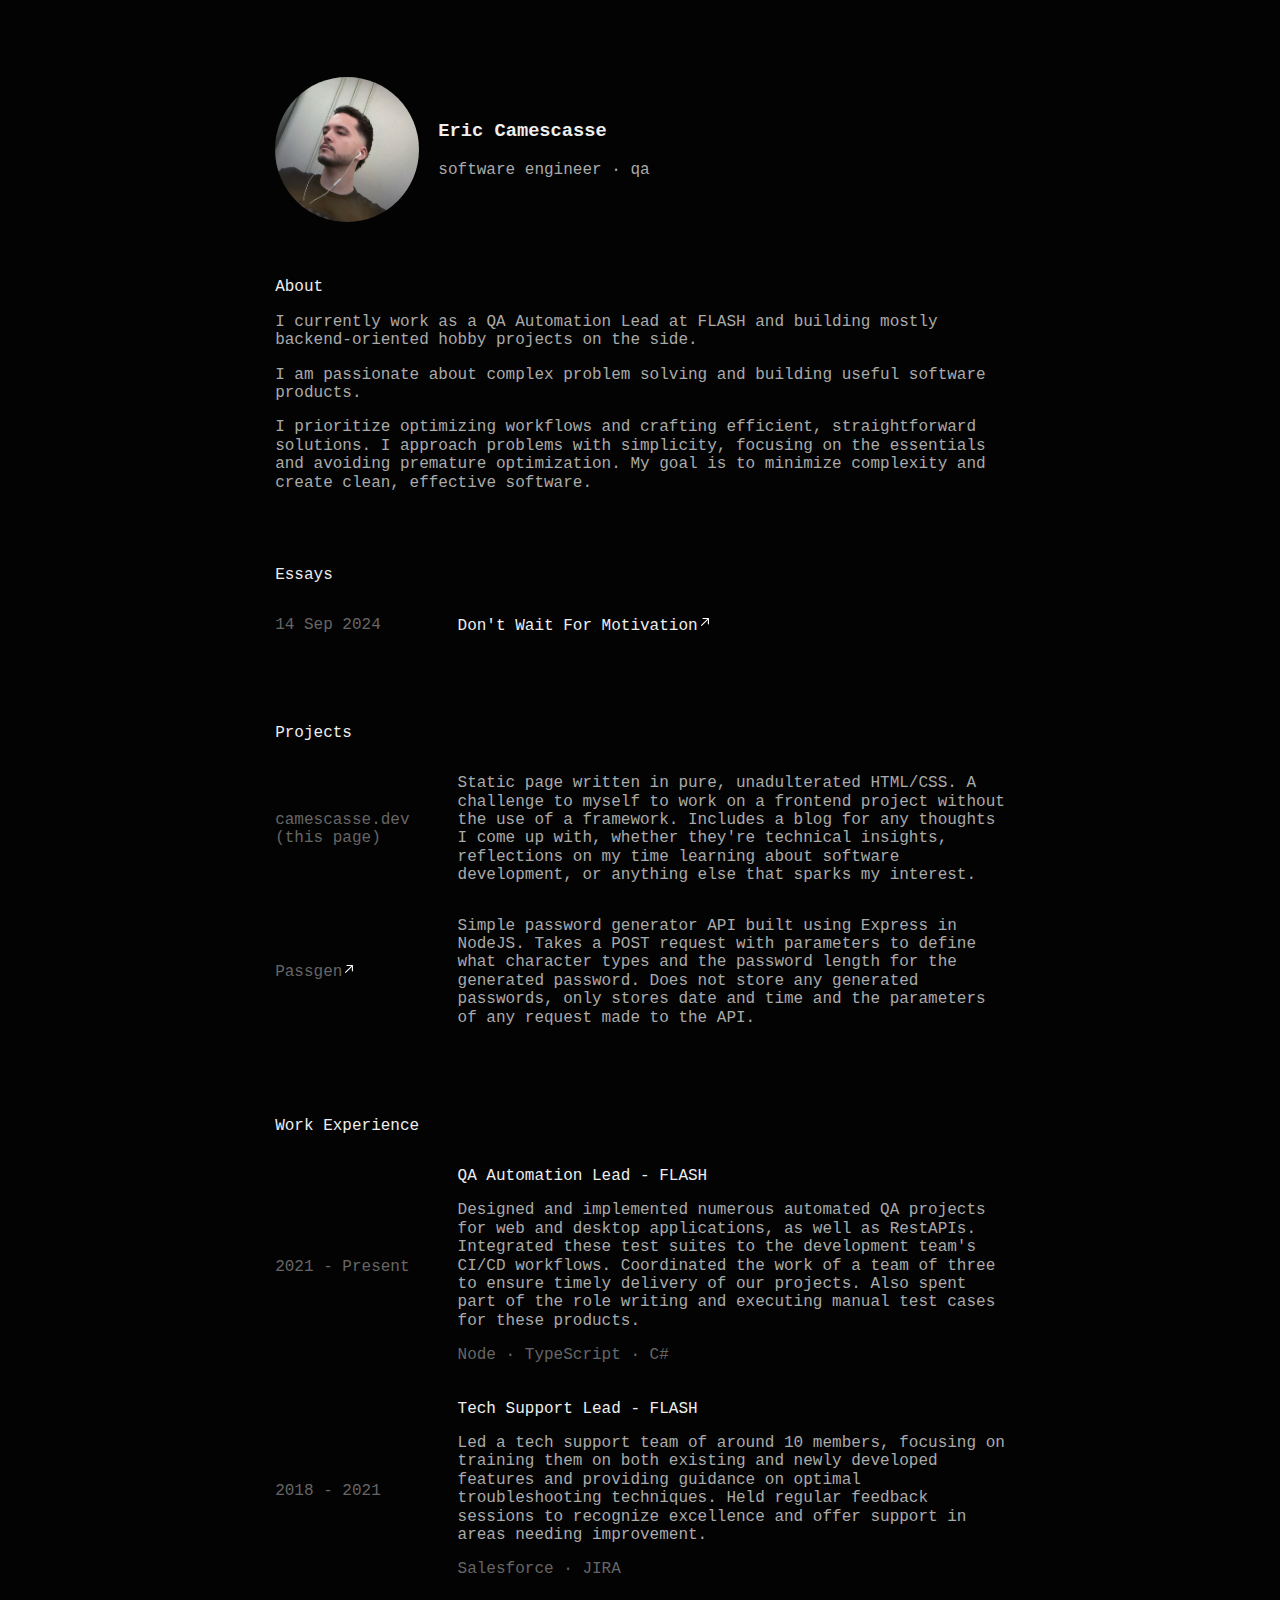
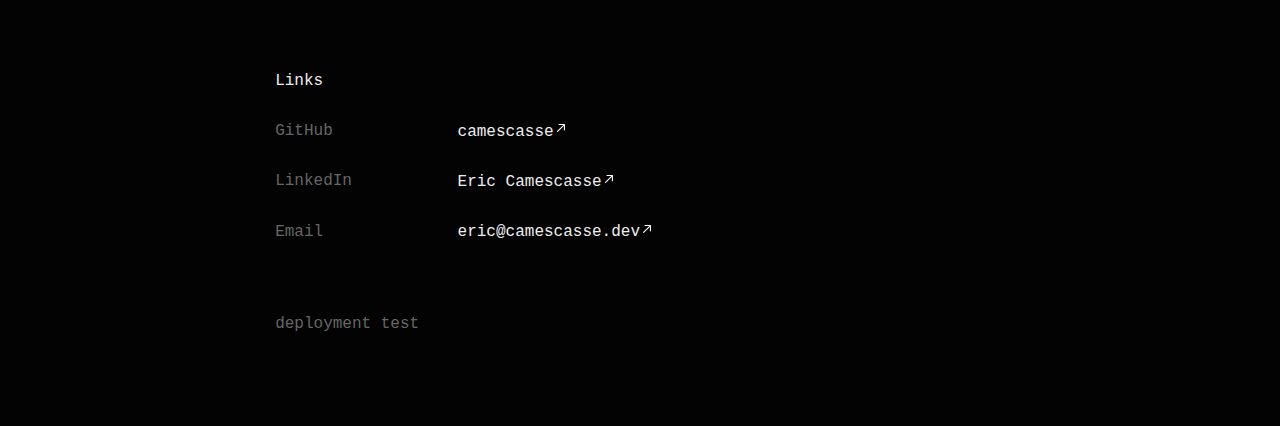
==== index.html @ b3d327c5 "test deployment cache" ====
<!doctype html>
<html lang="en">
  <head>
    <meta charset="UTF-8" />
    <meta
      name="viewport"
      content="width=device-width, initial-scale=1.0, user-scalable=yes"
    />
    <meta name="author" content="Eric Camescasse" />
    <title>Eric Camescasse - SWE</title>
    <link rel="stylesheet" href="css/normalize.css" />
    <link rel="stylesheet" href="css/styles.css" />
  </head>
  <body>
    <div class="header">
      <div class="avatar">
        <img src="images/pfp.jpeg" alt="profile picture" />
      </div>
      <div class="header-container">
        <h3 class="name">Eric Camescasse</h3>
        <p class="description">software engineer · qa</p>
      </div>
    </div>

    <div class="about">
      <p class="about-title">About</p>
      <div class="about-content">
        <p>
          I currently work as a QA Automation Lead at FLASH and building mostly
          backend-oriented hobby projects on the side.
        </p>
        <p>
          I am passionate about complex problem solving and building useful
          software products.
        </p>
        <p>
          I prioritize optimizing workflows and crafting efficient,
          straightforward solutions. I approach problems with simplicity,
          focusing on the essentials and avoiding premature optimization. My
          goal is to minimize complexity and create clean, effective software.
        </p>
      </div>
    </div>

    <div class="essays">
      <div class="essays-title">
        <p>Essays</p>
      </div>

      <!--Archive commented out until it's necessary.-->
      <!--<div class="blog-archive">-->
      <!--  <a class="blog-archive" href="blog-archive.html">View archived</a>-->
      <!--</div>-->

      <div class="blog-date">
        <p>14 Sep 2024</p>
      </div>
      <div class="blog-entry">
        <a href="blogs/dont-wait-for-motivation.html"
          >Don't Wait For Motivation</a
        >
      </div>
      <!--<div class="blog-date">-->
      <!--  <p>30 Dec 2024</p>-->
      <!--</div>-->
      <!--<div class="blog-entry">-->
      <!--  <a href="blogs/burn-the-boats.html">Burn The Boats</a>-->
      <!--</div>-->
    </div>

    <div class="projects">
      <div class="projects-title">
        <p>Projects</p>
      </div>
      <div class="project-entry">
        <p>camescasse.dev (this page)</p>
      </div>
      <div class="project-description">
        <p>
          Static page written in pure, unadulterated HTML/CSS. A challenge to
          myself to work on a frontend project without the use of a framework.
          Includes a blog for any thoughts I come up with, whether they're
          technical insights, reflections on my time learning about software
          development, or anything else that sparks my interest.
        </p>
      </div>
      <div class="project-entry">
        <p>
          <a href="https://github.com/camescasse/passgen">Passgen</a>
        </p>
      </div>
      <div class="project-description">
        <p>
          Simple password generator API built using Express in NodeJS. Takes a
          POST request with parameters to define what character types and the
          password length for the generated password. Does not store any
          generated passwords, only stores date and time and the parameters of
          any request made to the API.
        </p>
      </div>
    </div>

    <div class="experience">
      <div class="experience-title">
        <p>Work Experience</p>
      </div>

      <div class="job-date">
        <p>2021 - Present</p>
      </div>
      <div class="job-entry">
        <p class="job-title">QA Automation Lead - FLASH</p>
        <p class="job-description">
          Designed and implemented numerous automated QA projects for web and
          desktop applications, as well as RestAPIs. Integrated these test
          suites to the development team's CI/CD workflows. Coordinated the work
          of a team of three to ensure timely delivery of our projects. Also
          spent part of the role writing and executing manual test cases for
          these products.
        </p>
        <p class="job-stack">Node · TypeScript · C#</p>
      </div>
      <div class="job-date">
        <p>2018 - 2021</p>
      </div>
      <div class="job-entry">
        <p class="job-title">Tech Support Lead - FLASH</p>
        <p class="job-description">
          Led a tech support team of around 10 members, focusing on training
          them on both existing and newly developed features and providing
          guidance on optimal troubleshooting techniques. Held regular feedback
          sessions to recognize excellence and offer support in areas needing
          improvement.
        </p>
        <p class="job-stack">Salesforce · JIRA</p>
      </div>
    </div>

    <div class="links">
      <div class="links-title">
        <p>Links</p>
      </div>

      <div class="social-entry">
        <p>GitHub</p>
      </div>
      <div class="social-handle">
        <a href="https://github.com/camescasse">camescasse</a>
      </div>
      <div class="social-entry">
        <p>LinkedIn</p>
      </div>
      <div class="social-handle">
        <a href="https://linkedin.com/in/eric-camescasse">Eric Camescasse</a>
      </div>
      <div class="social-entry">
        <p>Email</p>
      </div>
      <div class="social-handle">
        <a href="mailto:eric@camescasse.dev">eric@camescasse.dev</a>
      </div>
    </div>

    <p class="testdep">deployment test</p>
  </body>
</html>
---- css/styles.css ----
@import url("https://fonts.cdnfonts.com/css/jetbrains-mono-2");

:root {
  --font-family: "JetBrains Mono", monospace;
  --line-height: 1.2rem;
  --text-color: #eee;
  --secondary-text-color: #aaa;
  --third-text-color: #666;
  --background-color: #030303;
  --avatar-size: 15ch;

  --font-weight-normal: 500;
  --font-weight-medium: 600;
  --font-weight-bold: 800;

  font-family: var(--font-family);
  font-weight: var(--font-weight-normal);
  font-style: normal;
  font-size: 14px;
}

html {
  display: flex;
  margin: 0;
  padding: 0;
  flex-direction: column;
  align-items: center;
  background: var(--background-color);
  color: var(--text-color);
}

body {
  width: 100%;
  position: relative;
  margin: calc(3 * var(--line-height)) 0;
  padding: var(--line-height) 2ch;
  max-width: calc(min(80ch, round(down, 100%, 1ch)));
  box-sizing: border-box;
}

.about,
.essays,
.projects,
.experience,
.links {
  margin: calc(3 * var(--line-height)) 0;
}

.blog-entry,
.project-description,
.job-stack,
.social-handle {
  margin-bottom: calc(2 * var(--line-height));
}

.header {
  height: var(--avatar-size);
  display: flex;
  align-items: center;
}

.avatar {
  width: var(--avatar-size);
  height: var(--avatar-size);
  float: left;
  margin-right: 2ch;
}

.avatar img {
  display: block;
  width: 100%;
  object-fit: contain;
  overflow: hidden;
  border-radius: 50%;
}

.blog-content img {
  width: 60%;
  display: block;
  margin-left: auto;
  margin-right: auto;
}

a {
  text-decoration: none;
  transition: text-decoration-thickness 1s ease;
}

a:hover {
  text-decoration: underline;
  text-underline-offset: 0.125rem;
  text-decoration-thickness: 0.125rem;
}

a,
a:visited,
a:active,
a:hover,
a:focus {
  color: var(--text-color);
}

a::after {
  content: url("../images/arrow-link.svg");
  vertical-align: text-bottom;
}

.blog-archive {
  font-size: 0.8rem;
  color: var(--third-text-color);
}

.blog a::after,
.blog-archive::after {
  content: "";
}

.back-home {
  margin-top: calc(2 * var(--line-height));
}

.description,
.about-content,
.project-description,
.job-description,
.blog-content p {
  color: var(--secondary-text-color);
}

.project-entry,
.blog-date,
.job-date,
.job-stack,
.social-entry,
.blog-header,
.blog a,
.projects .project-entry a {
  color: var(--third-text-color);
}

.testdep {
  color: var(--third-text-color);
}

.blog-header {
  display: flex;
  list-style: none;
  align-items: center;
  padding-left: 0;
  margin-left: 0;
  font-size: 0.8rem;
}

.blog-header li:nth-child(2) {
  margin-left: 1ch;
  margin-right: 1ch;
}

@media screen and (min-width: 480px) {
  :root {
    font-size: 16px;
  }

  .essays,
  .projects,
  .experience,
  .links {
    display: grid;
    grid-template-columns: 1fr 3fr;
    justify-items: left;
    align-items: center;
  }

  .essays-title,
  .blog-archive,
  .projects-title,
  .experience-title,
  .links-title {
    grid-column: 1 / 3;
  }

  .blog-entry,
  .project-description,
  .job-stack,
  .social-handle {
    margin-bottom: 0;
  }

  .job-stack {
    margin-bottom: var(--line-height);
  }
}
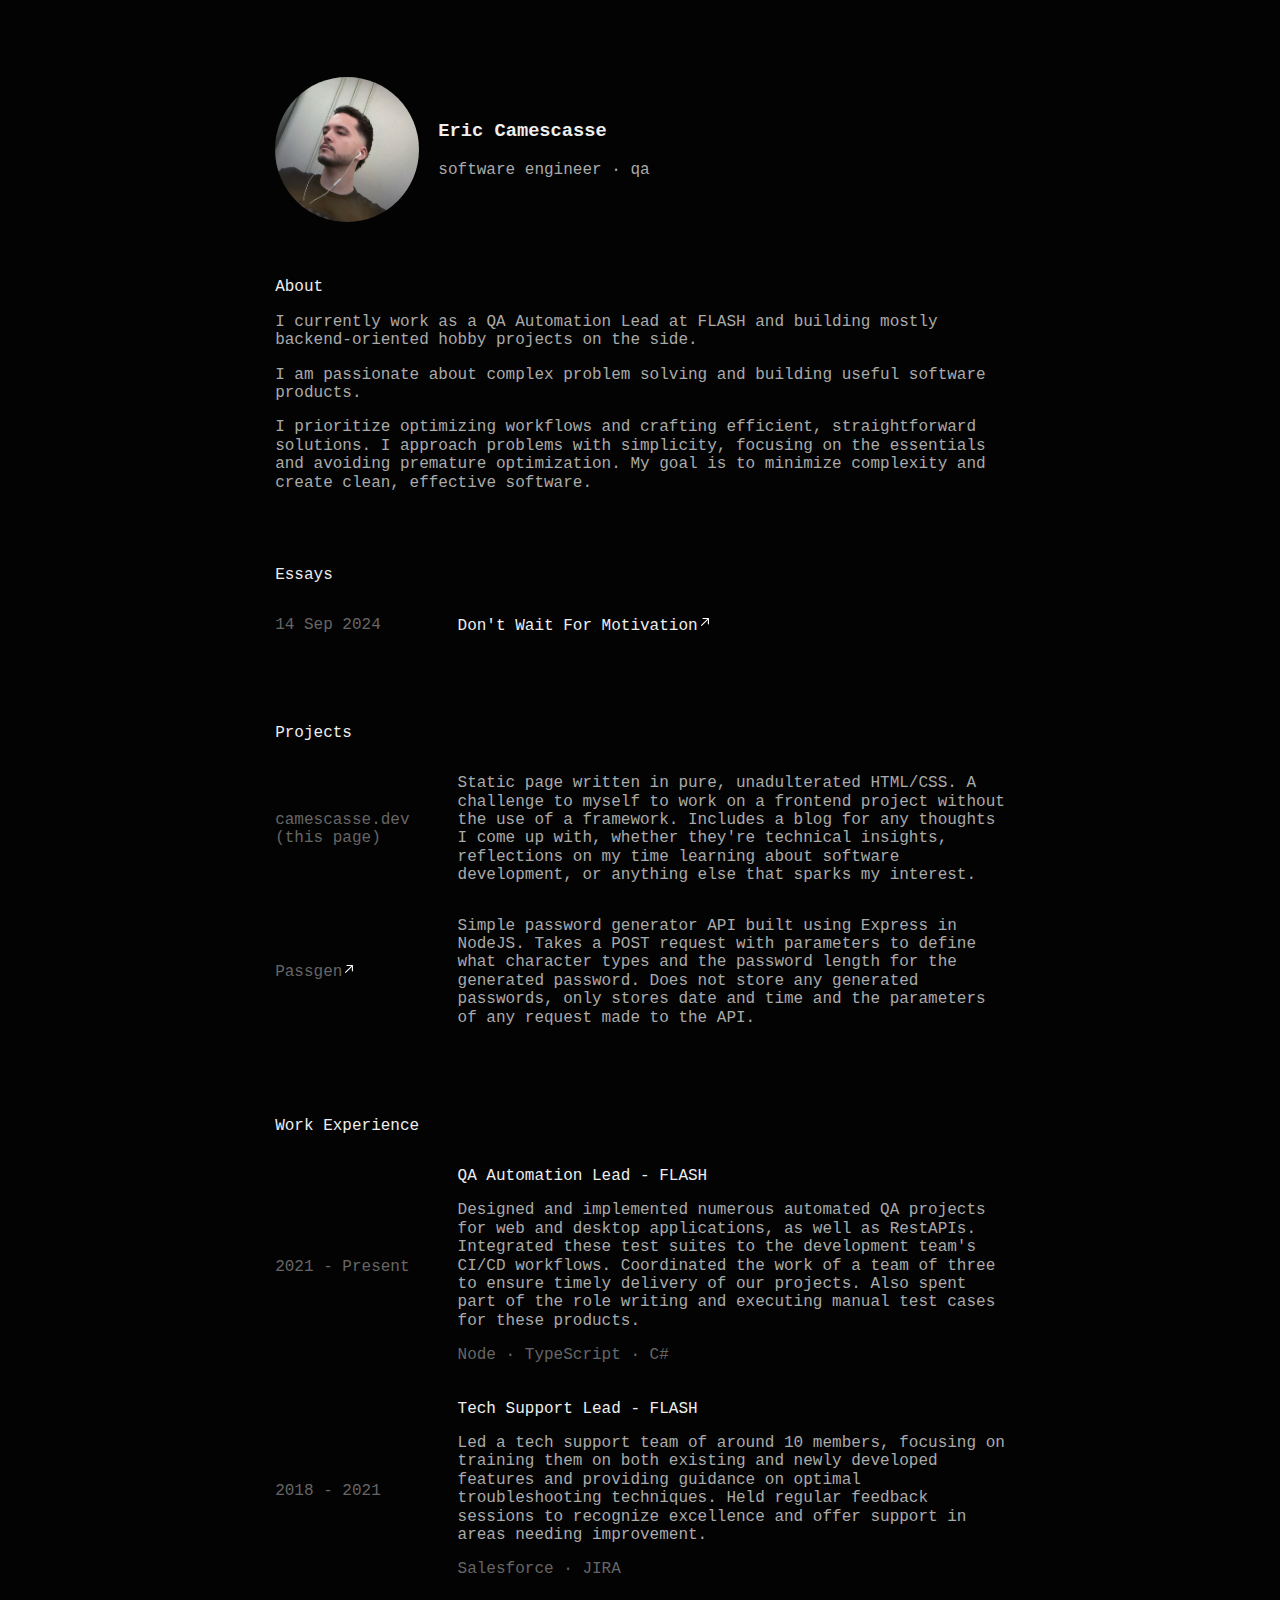
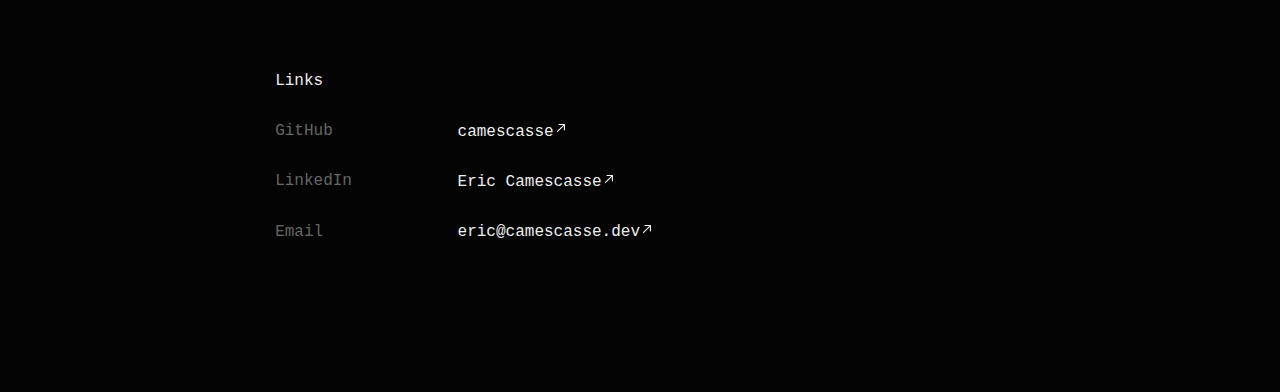
==== commit 8f174482: "remove test changes" ====
--- a/index.html
+++ b/index.html
@@ -160,7 +160,5 @@
         <a href="mailto:eric@camescasse.dev">eric@camescasse.dev</a>
       </div>
     </div>
-
-    <p class="testdep">deployment test</p>
   </body>
 </html>
--- a/css/styles.css
+++ b/css/styles.css
@@ -138,10 +138,6 @@
   color: var(--third-text-color);
 }
 
-.testdep {
-  color: var(--third-text-color);
-}
-
 .blog-header {
   display: flex;
   list-style: none;
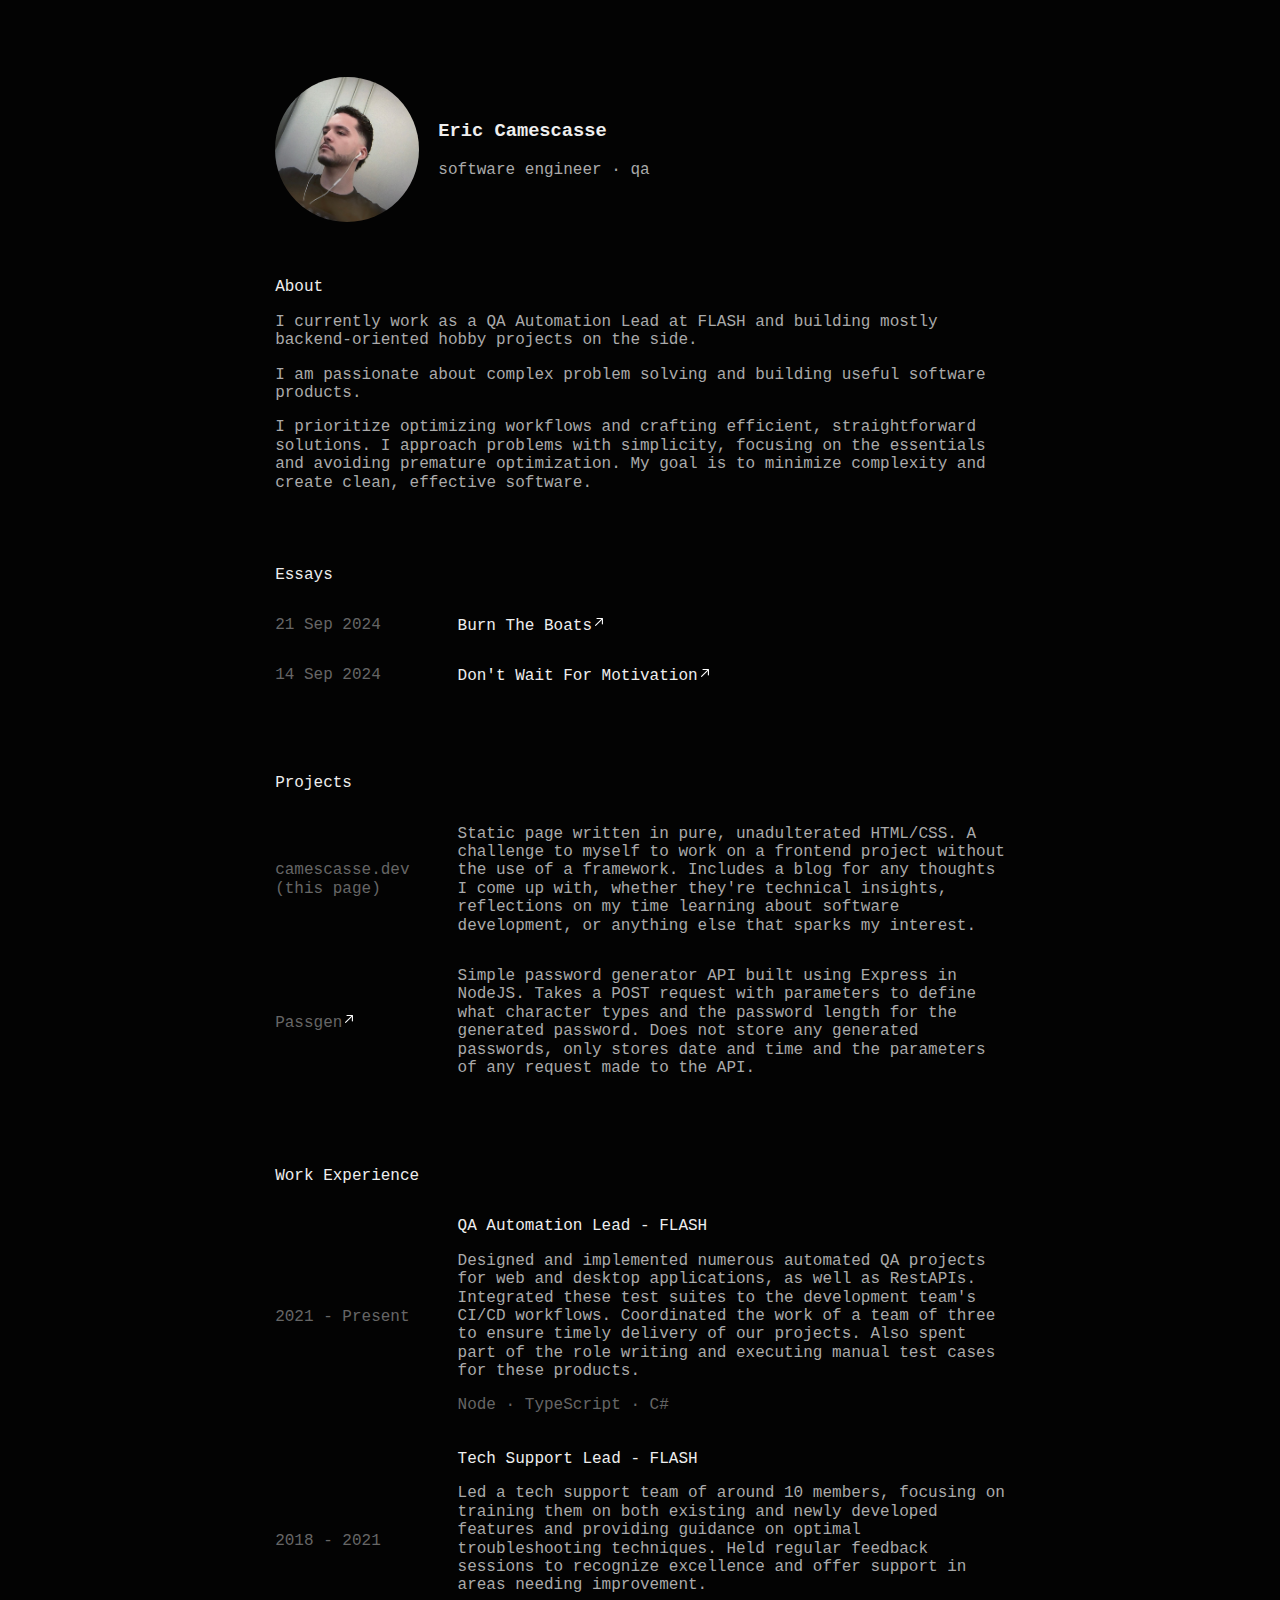
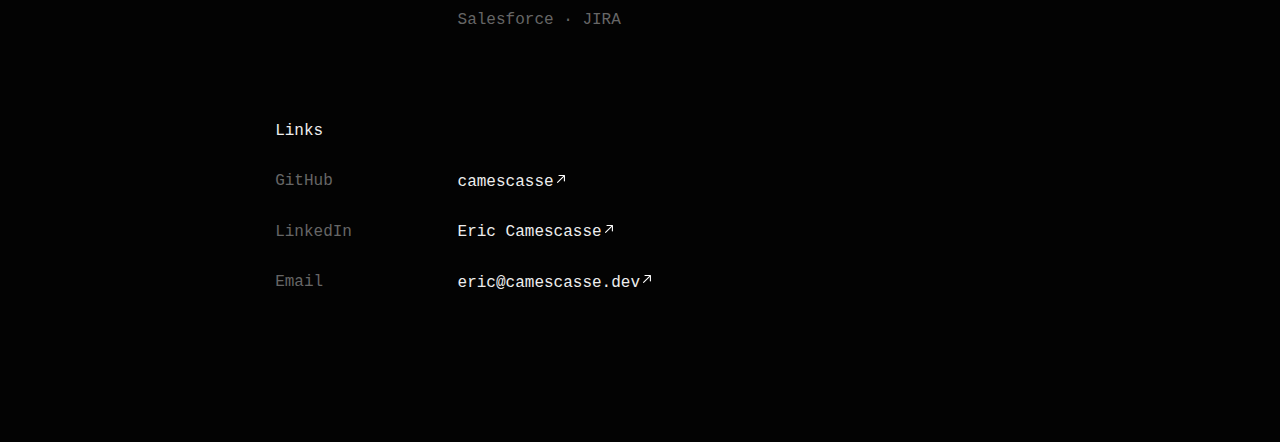
==== commit bc2c0fe1: "add blog entry" ====
--- a/index.html
+++ b/index.html
@@ -53,6 +53,12 @@
       <!--</div>-->
 
       <div class="blog-date">
+        <p>21 Sep 2024</p>
+      </div>
+      <div class="blog-entry">
+        <a href="blogs/burn-the-boats.html">Burn The Boats</a>
+      </div>
+      <div class="blog-date">
         <p>14 Sep 2024</p>
       </div>
       <div class="blog-entry">
@@ -60,12 +66,6 @@
           >Don't Wait For Motivation</a
         >
       </div>
-      <!--<div class="blog-date">-->
-      <!--  <p>30 Dec 2024</p>-->
-      <!--</div>-->
-      <!--<div class="blog-entry">-->
-      <!--  <a href="blogs/burn-the-boats.html">Burn The Boats</a>-->
-      <!--</div>-->
     </div>
 
     <div class="projects">
@@ -86,7 +86,12 @@
       </div>
       <div class="project-entry">
         <p>
-          <a href="https://github.com/camescasse/passgen">Passgen</a>
+          <a
+            href="https://github.com/camescasse/passgen"
+            target="_blank"
+            rel="noopener noreferrer"
+            >Passgen</a
+          >
         </p>
       </div>
       <div class="project-description">
@@ -145,19 +150,34 @@
         <p>GitHub</p>
       </div>
       <div class="social-handle">
-        <a href="https://github.com/camescasse">camescasse</a>
+        <a
+          href="https://github.com/camescasse"
+          target="_blank"
+          rel="noopener noreferrer"
+          >camescasse</a
+        >
       </div>
       <div class="social-entry">
         <p>LinkedIn</p>
       </div>
       <div class="social-handle">
-        <a href="https://linkedin.com/in/eric-camescasse">Eric Camescasse</a>
+        <a
+          href="https://linkedin.com/in/eric-camescasse"
+          target="_blank"
+          rel="noopener noreferrer"
+          >Eric Camescasse</a
+        >
       </div>
       <div class="social-entry">
         <p>Email</p>
       </div>
       <div class="social-handle">
-        <a href="mailto:eric@camescasse.dev">eric@camescasse.dev</a>
+        <a
+          href="mailto:eric@camescasse.dev"
+          target="_blank"
+          rel="noopener noreferrer"
+          >eric@camescasse.dev</a
+        >
       </div>
     </div>
   </body>
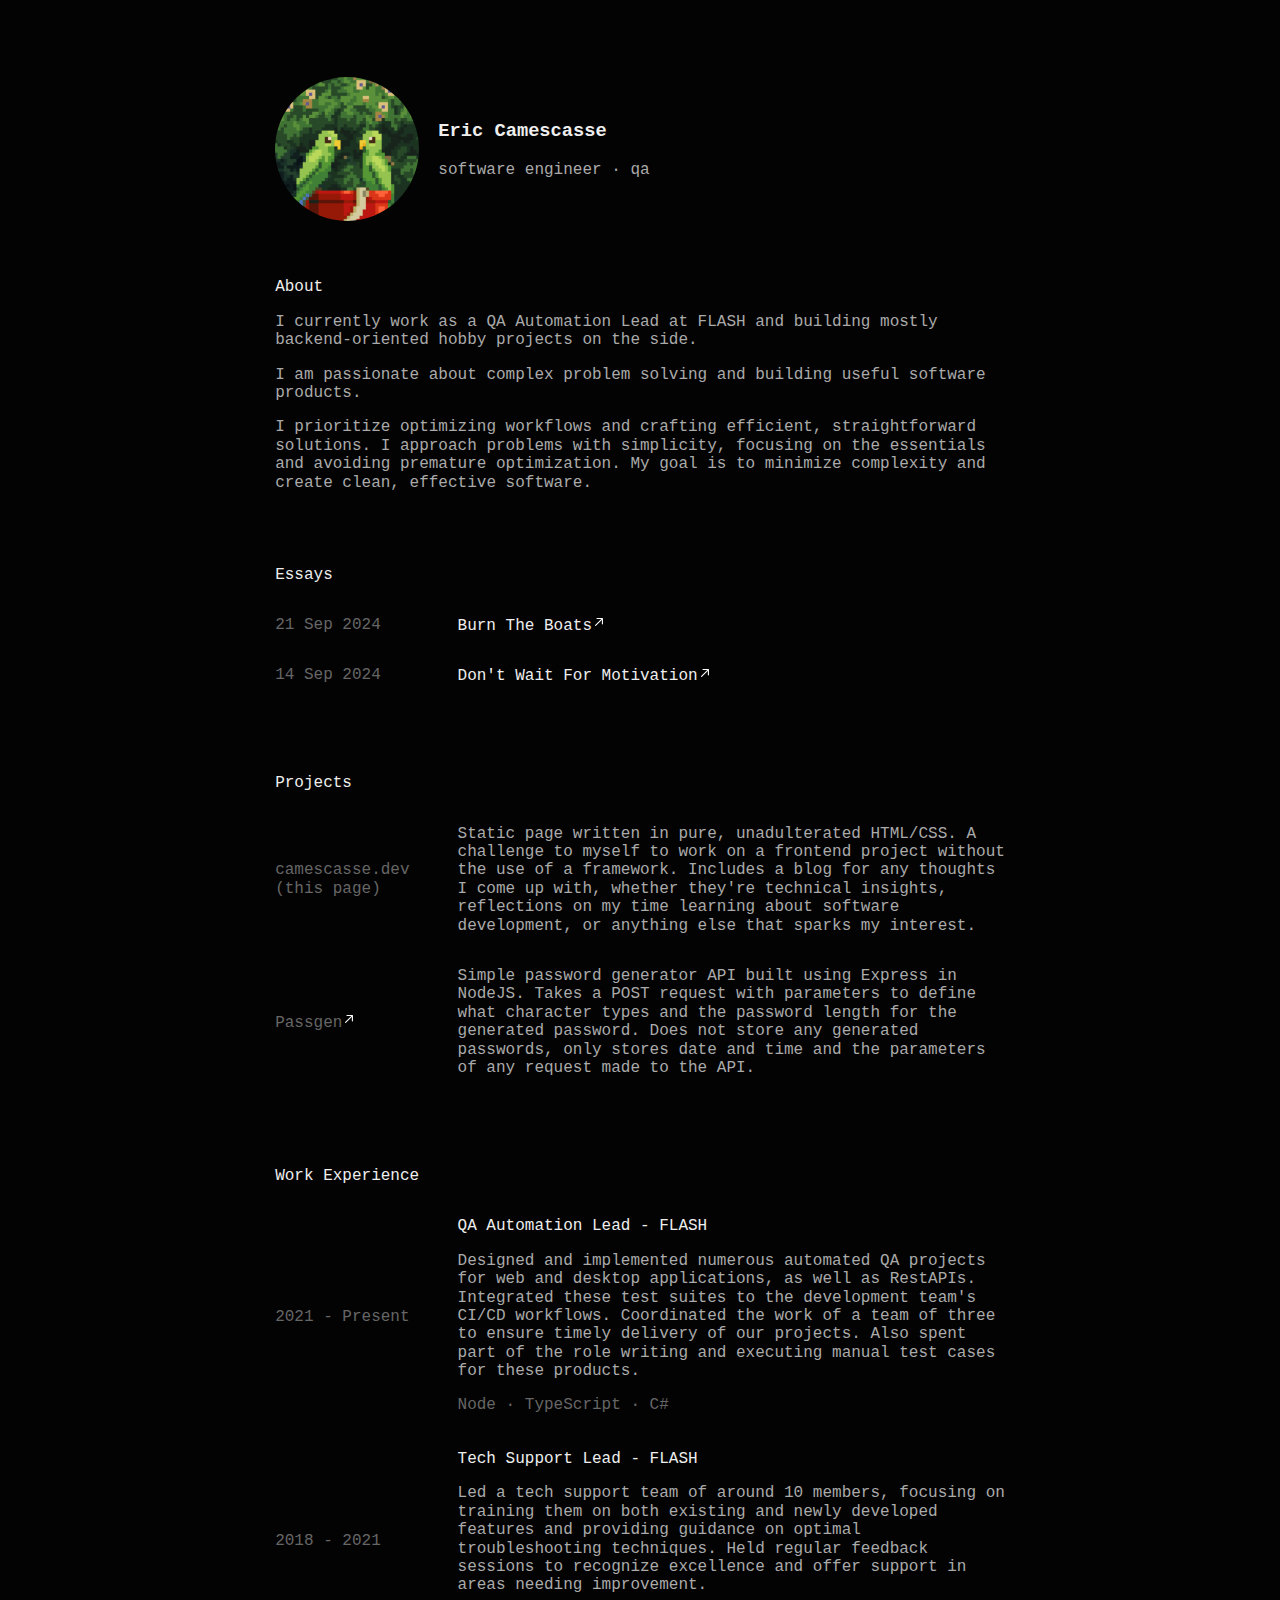
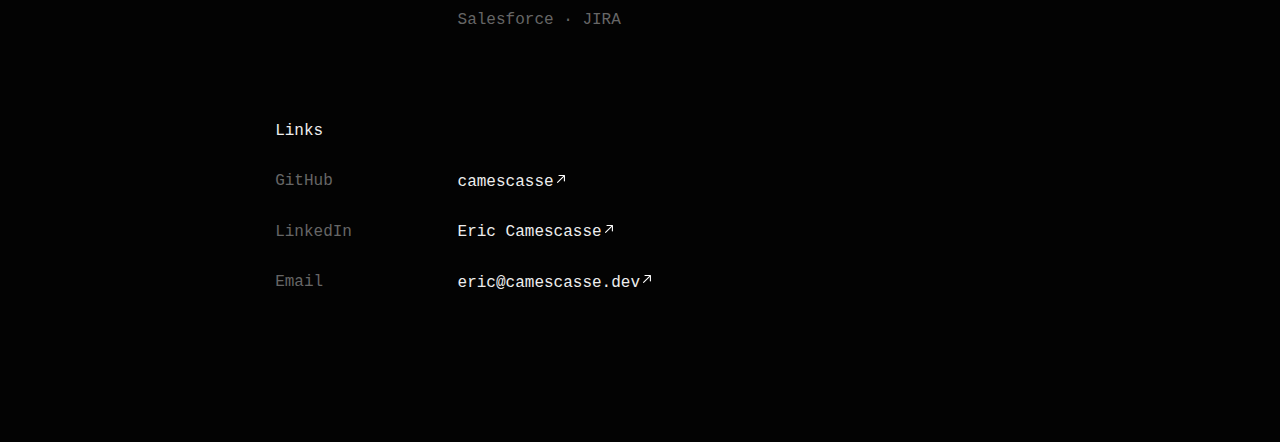
==== commit 4d481208: "change avatar" ====
--- a/index.html
+++ b/index.html
@@ -14,7 +14,7 @@
   <body>
     <div class="header">
       <div class="avatar">
-        <img src="images/pfp.jpeg" alt="profile picture" />
+        <img src="images/perico.png" alt="avatar" />
       </div>
       <div class="header-container">
         <h3 class="name">Eric Camescasse</h3>
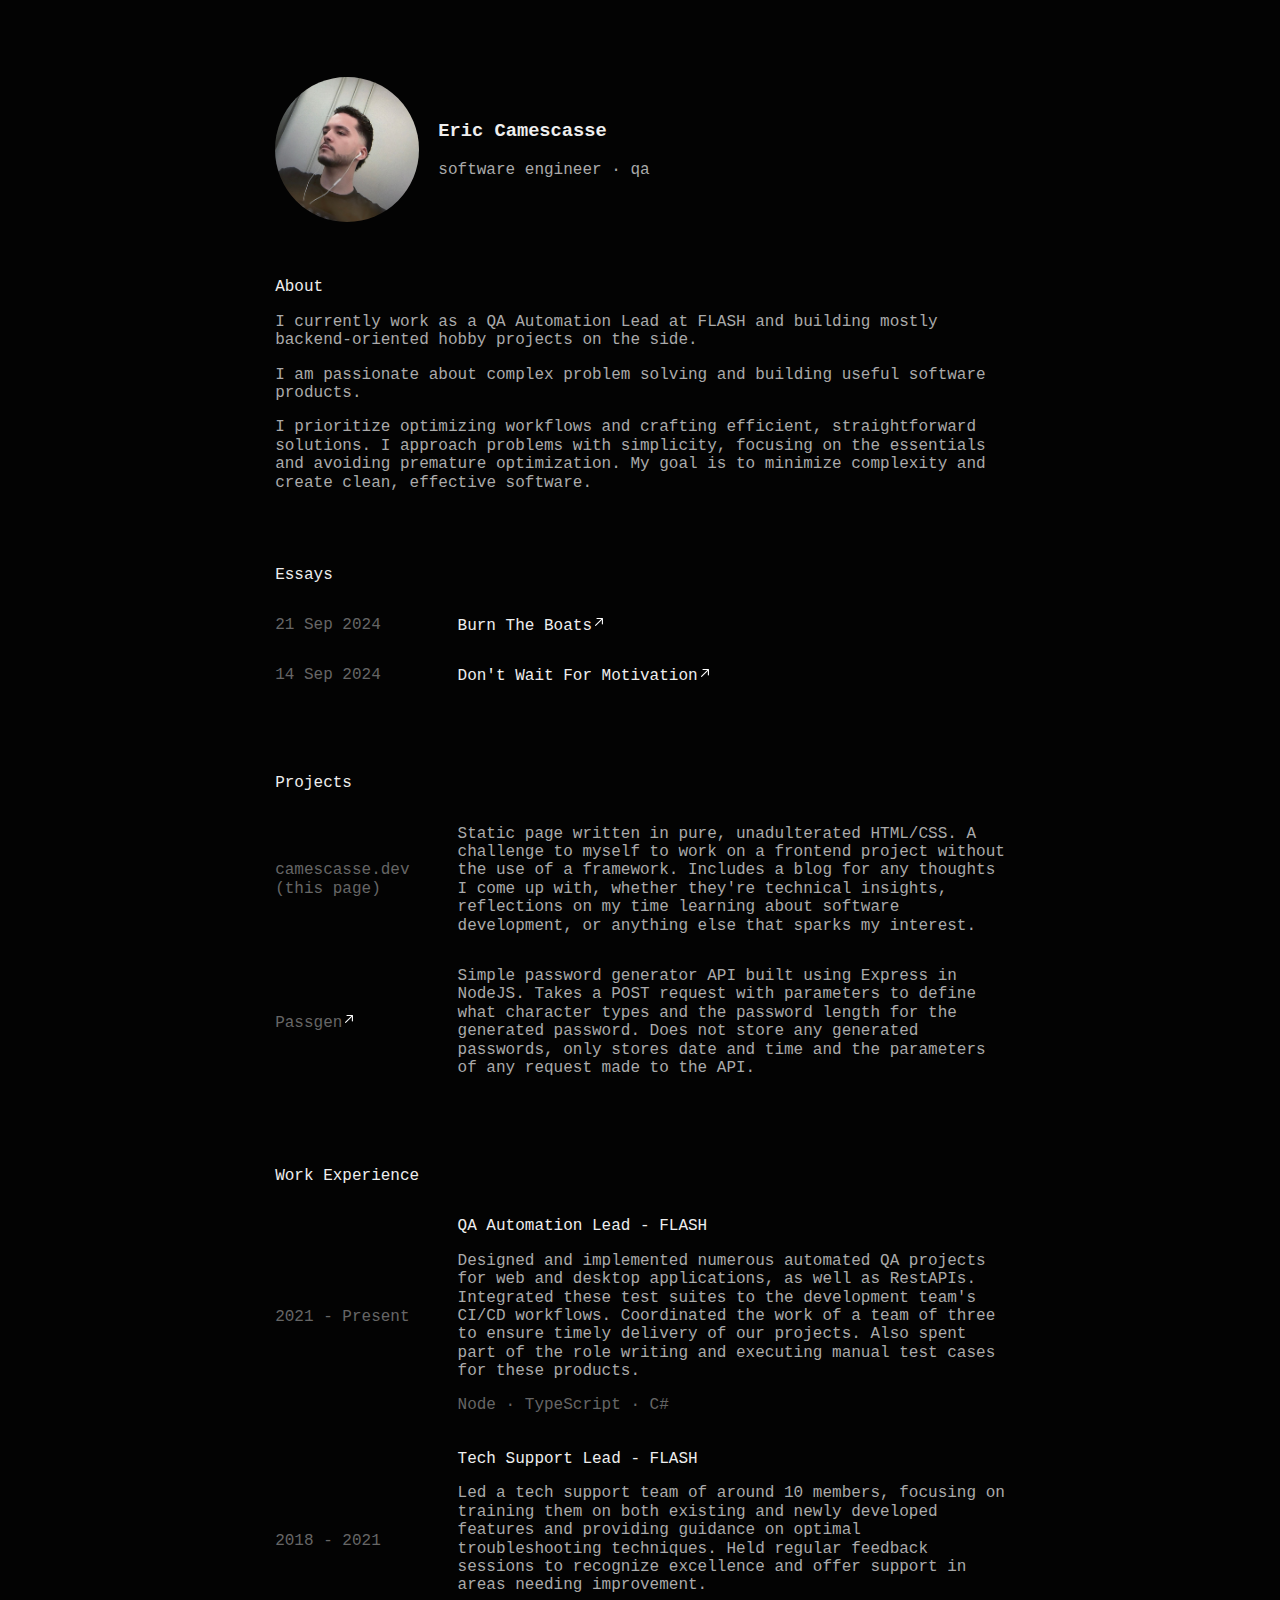
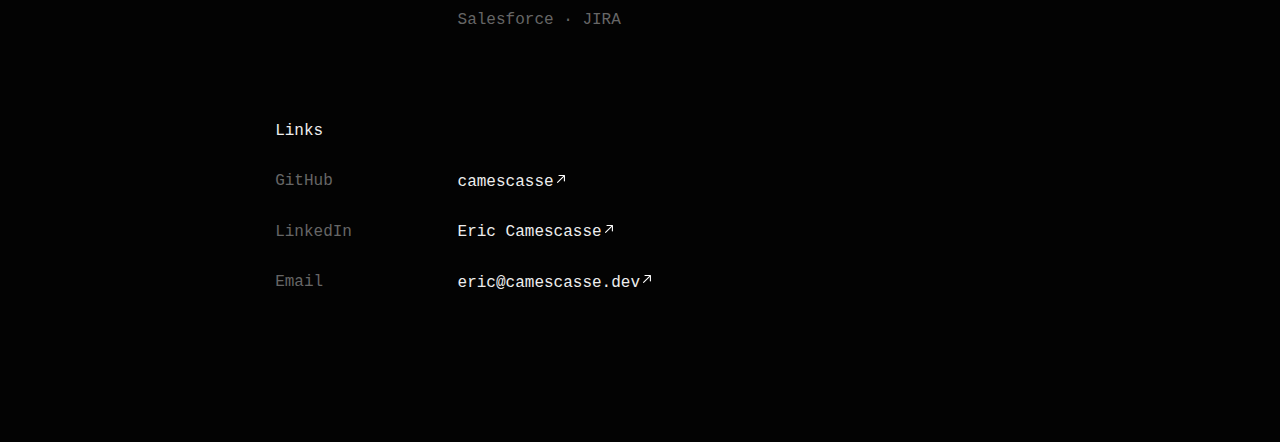
==== commit f79f7ff7: "change avatar" ====
--- a/index.html
+++ b/index.html
@@ -14,7 +14,7 @@
   <body>
     <div class="header">
       <div class="avatar">
-        <img src="images/perico.png" alt="avatar" />
+        <img src="images/pfp.jpeg" alt="avatar" />
       </div>
       <div class="header-container">
         <h3 class="name">Eric Camescasse</h3>
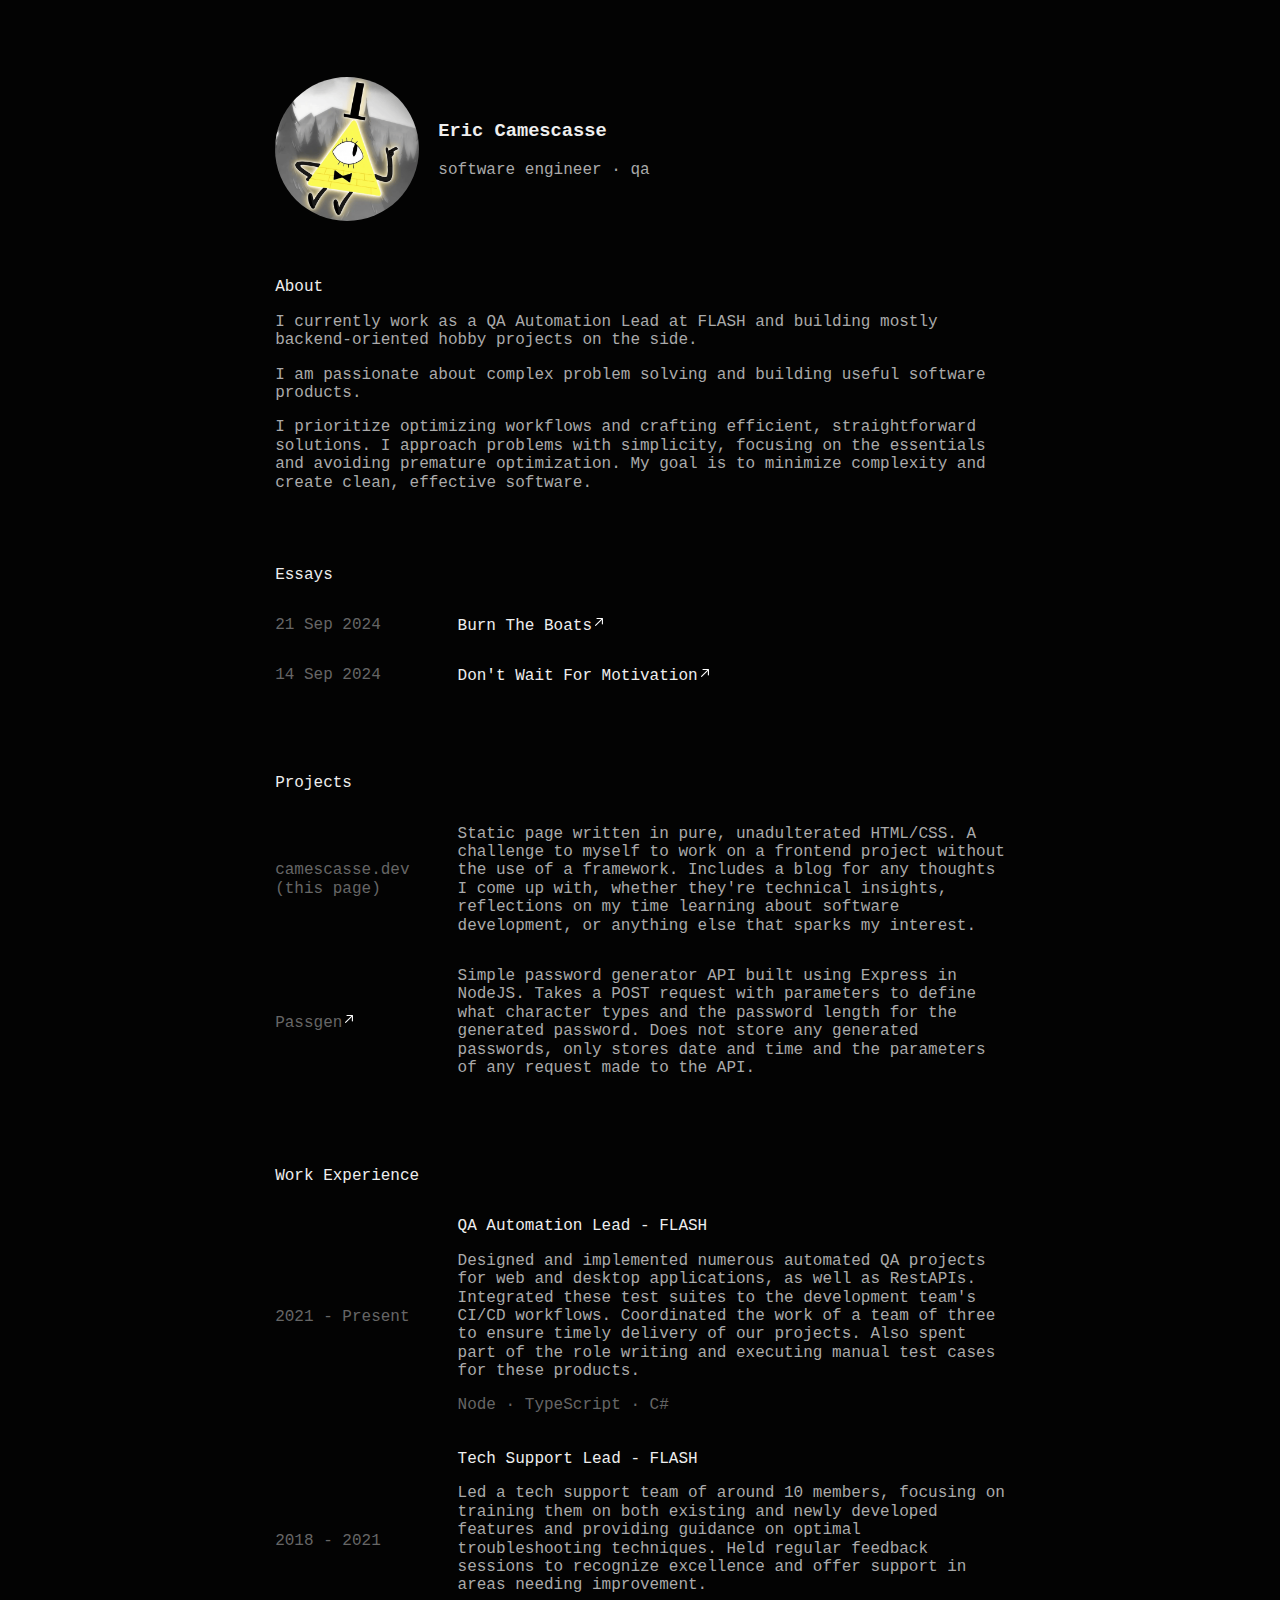
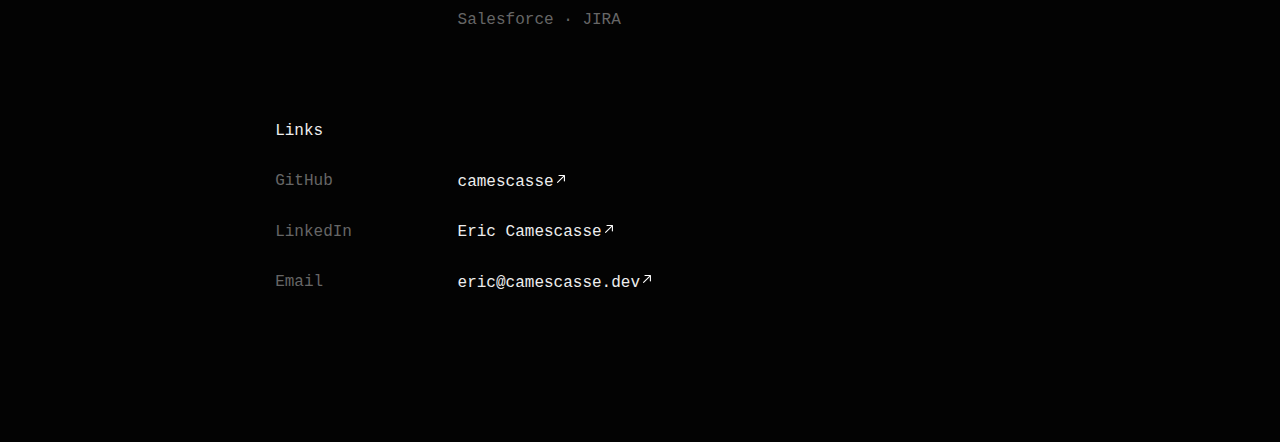
==== commit 78a4d540: "change avi" ====
--- a/index.html
+++ b/index.html
@@ -1,6 +1,13 @@
 <!doctype html>
 <html lang="en">
   <head>
+    <link rel="icon" type="image/svg+xml" href="images/cd-grey.svg" />
+    <link
+      rel="alternate icon"
+      type="image/png"
+      sizes="32x32"
+      href="images/cd-grey-32x32.png"
+    />
     <meta charset="UTF-8" />
     <meta
       name="viewport"
@@ -14,7 +21,7 @@
   <body>
     <div class="header">
       <div class="avatar">
-        <img src="images/pfp.jpeg" alt="avatar" />
+        <img src="images/bill_cipher_avi.png" alt="avatar" />
       </div>
       <div class="header-container">
         <h3 class="name">Eric Camescasse</h3>
